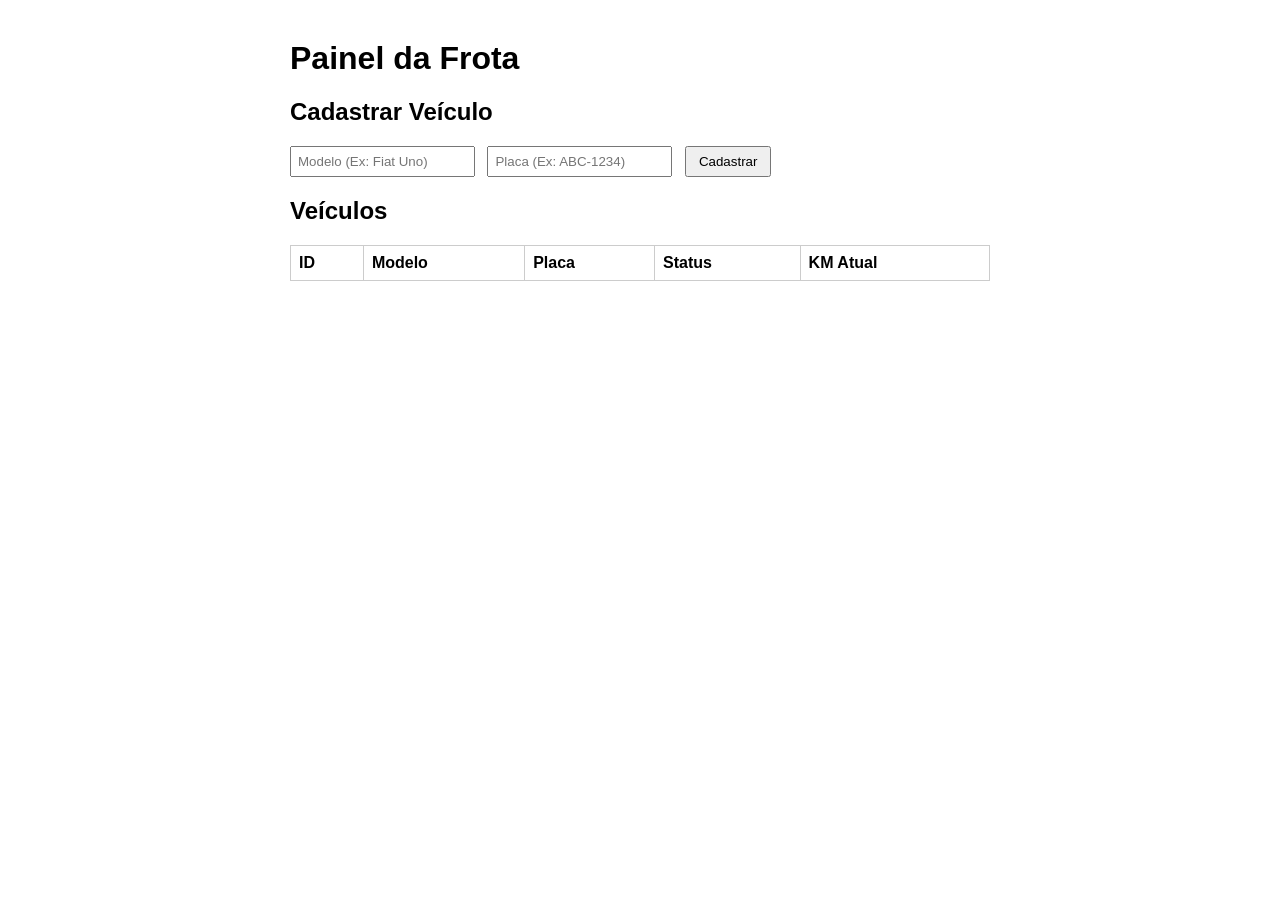
==== front-end/index.html @ 45180439 "feat: creating front-end vehicle registration" ====
<!DOCTYPE html>
<html lang="pt-br">
<head>
    <meta charset="UTF-8">
    <title>Frota de Veículos</title>
    <link rel="stylesheet" href="style.css">
</head>
<body>
    <h1>Painel da Frota</h1>

    <section>
        <h2>Cadastrar Veículo</h2>
        <input type="text" id="input-modelo" placeholder="Modelo (Ex: Fiat Uno)">
        <input type="text" id="input-placa" placeholder="Placa (Ex: ABC-1234)">
        <button onclick="cadastrarVeiculo()">Cadastrar</button>
    </section>

    <section>
        <h2>Veículos</h2>
        <table id="tabela-veiculos">
            <thead>
                <tr>
                    <th>ID</th>
                    <th>Modelo</th>
                    <th>Placa</th>
                    <th>Status</th>
                    <th>KM Atual</th>
                </tr>
            </thead>
            <tbody id="corpo-tabela-veiculos">
            </tbody>
        </table>   
    </section>

    <script src="script.js"></script>
</body>
</html>
---- front-end/style.css ----
body {
    font-family: sans-serif;
    max-width: 700px;
    margin: 40px auto;
    padding: 0 20px;
}

input { margin-right: 8px; padding: 6px }
button { padding: 6px 12px; cursor: pointer; }
table { width: 100%; border-collapse: collapse; margin-top: 16px; }
th, td { border: 1px solid #CCCCCC; padding: 8px; text-align: left; }
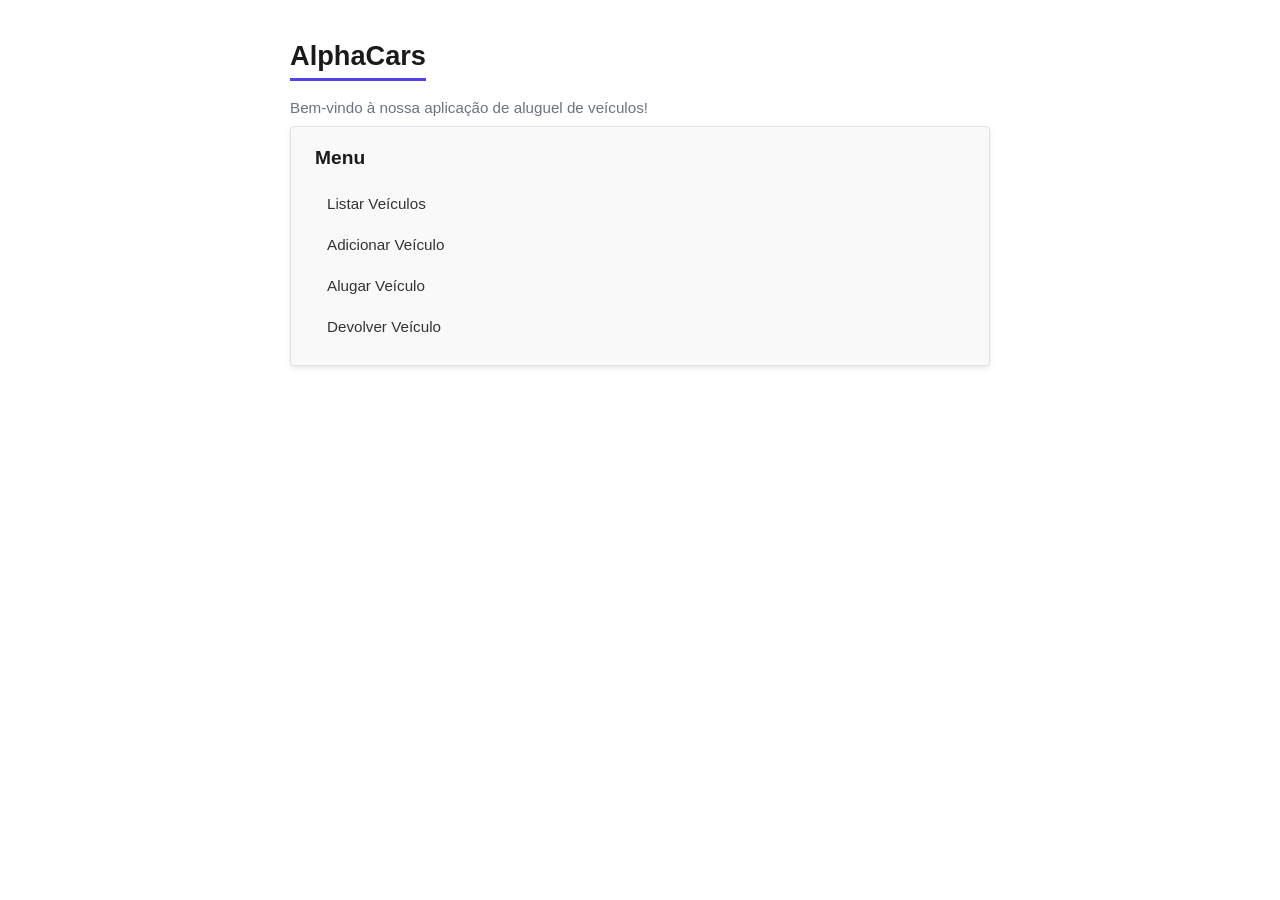
==== commit c4d410d6: "feat: creating first pages" ====
--- a/front-end/index.html
+++ b/front-end/index.html
@@ -1,37 +1,25 @@
 <!DOCTYPE html>
 <html lang="pt-br">
+
 <head>
     <meta charset="UTF-8">
-    <title>Frota de Veículos</title>
-    <link rel="stylesheet" href="style.css">
+    <link rel="stylesheet" href="menu-style.css">
+    <title>Menu Principal</title>
 </head>
+
 <body>
-    <h1>Painel da Frota</h1>
+    <h1>AlphaCars</h1>
+    <p>Bem-vindo à nossa aplicação de aluguel de veículos!</p>
 
-    <section>
-        <h2>Cadastrar Veículo</h2>
-        <input type="text" id="input-modelo" placeholder="Modelo (Ex: Fiat Uno)">
-        <input type="text" id="input-placa" placeholder="Placa (Ex: ABC-1234)">
-        <button onclick="cadastrarVeiculo()">Cadastrar</button>
+    <section class="menu">
+        <h2>Menu</h2>
+        <ul>
+            <li><a href="listar_veiculos.html">Listar Veículos</a></li>
+            <li><a href="adicionar_veiculos.html">Adicionar Veículo</a></li>
+            <li><a href="alugar_veiculos.html">Alugar Veículo</a></li>
+            <li><a href="devolver_veiculo.html">Devolver Veículo</a></li>
+        </ul>
     </section>
+</body>
 
-    <section>
-        <h2>Veículos</h2>
-        <table id="tabela-veiculos">
-            <thead>
-                <tr>
-                    <th>ID</th>
-                    <th>Modelo</th>
-                    <th>Placa</th>
-                    <th>Status</th>
-                    <th>KM Atual</th>
-                </tr>
-            </thead>
-            <tbody id="corpo-tabela-veiculos">
-            </tbody>
-        </table>   
-    </section>
-
-    <script src="script.js"></script>
-</body>
 </html>
--- a/front-end/menu-style.css
+++ b/front-end/menu-style.css
@@ -0,0 +1,67 @@
+body {
+  font-family: sans-serif;
+  max-width: 700px;
+  margin: 40px auto;
+  margin-bottom: 24px;
+  padding: 0 20px;
+}
+li { margin-bottom: 18px; }
+h1 {
+  display: inline-block;
+  margin: 0 0 8px 0;
+  font-size: 1.7rem;
+  font-weight: 700;
+  color: #1a1a1a;
+  border-bottom: 3px solid #4f46e5;
+  padding-bottom: 6px;
+}
+p { margin: 10px 10px 10px 0; font-size: 0.95rem; color: #6b7280; }
+
+.menu {
+  color: #333333;
+  background-color: #f9f9f9;
+  border-radius: 4px;
+  padding: 20px 24px;
+  margin-bottom: 20px;
+  border: 1px solid #e0e0e0;
+  box-shadow: 0 2px 4px rgba(0, 0, 0, 0.1);
+}
+
+.menu h2 {
+  margin: 0 0 16px 0;
+  font-size: 1.2rem;
+  font-weight: 600;
+  color: #1a1a1a;
+}
+
+.menu ul {
+  list-style: none;
+  padding: 0;
+  margin: 0;
+}
+
+.menu li {
+  padding: 10px 12px;
+  margin-bottom: 4px;
+  border-radius: 6px;
+  transition: background-color 0.2s ease;
+}
+
+.menu li:last-child {
+  margin-bottom: 0;
+}
+
+.menu li a {
+  display: block;
+  text-decoration: none;
+  color: #333333;
+  font-size: 0.95rem;
+}
+
+.menu li:hover {
+  background-color: #e3f2ff;
+}
+
+.menu li a:hover {
+  color: #4f46e5;
+}
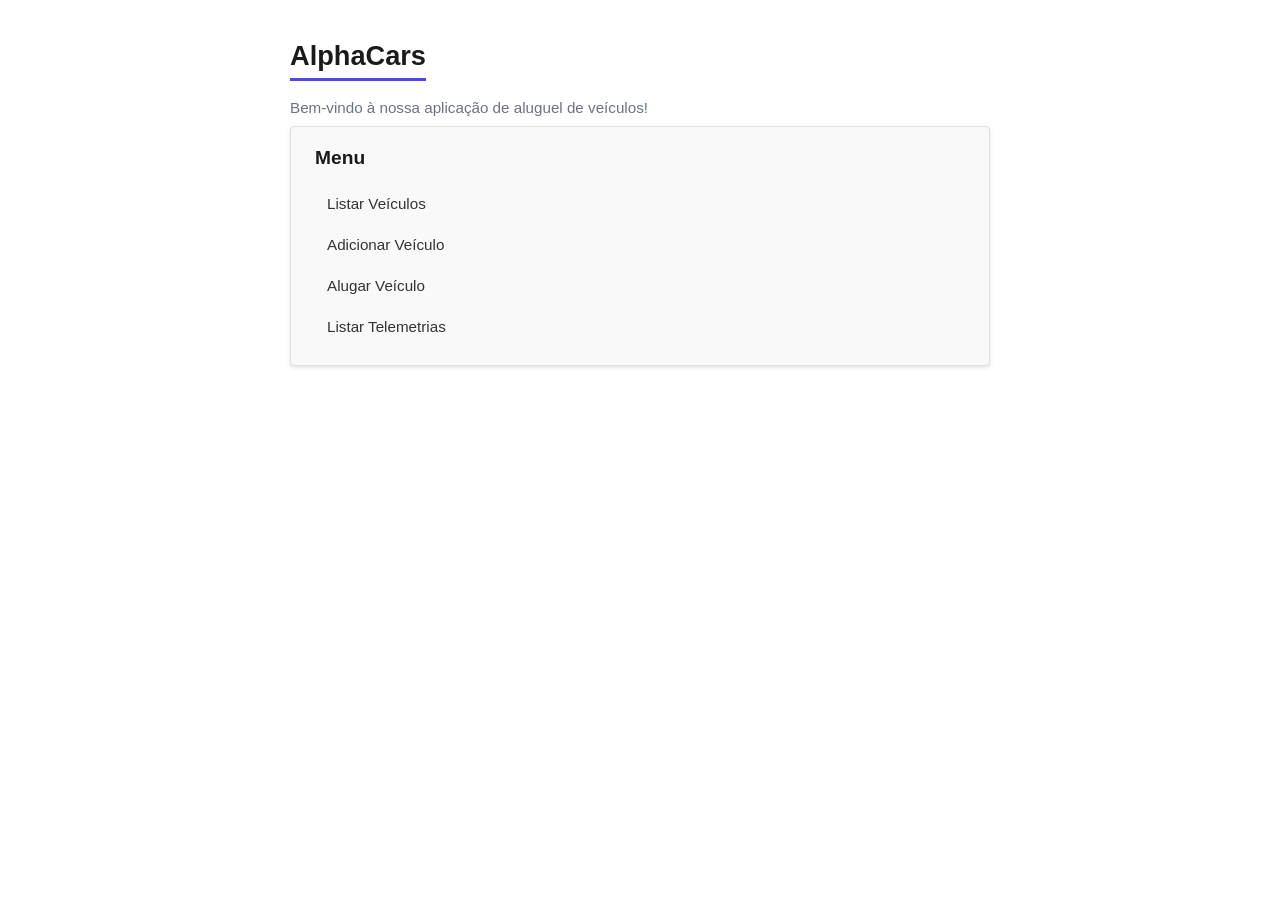
==== commit 7aa4b74d: "feat: creating temetry list page" ====
--- a/front-end/index.html
+++ b/front-end/index.html
@@ -17,7 +17,7 @@
             <li><a href="listar_veiculos.html">Listar Veículos</a></li>
             <li><a href="adicionar_veiculos.html">Adicionar Veículo</a></li>
             <li><a href="alugar_veiculos.html">Alugar Veículo</a></li>
-            <li><a href="devolver_veiculo.html">Devolver Veículo</a></li>
+            <li><a href="listar_telemetria.html">Listar Telemetrias</a></li>
         </ul>
     </section>
 </body>
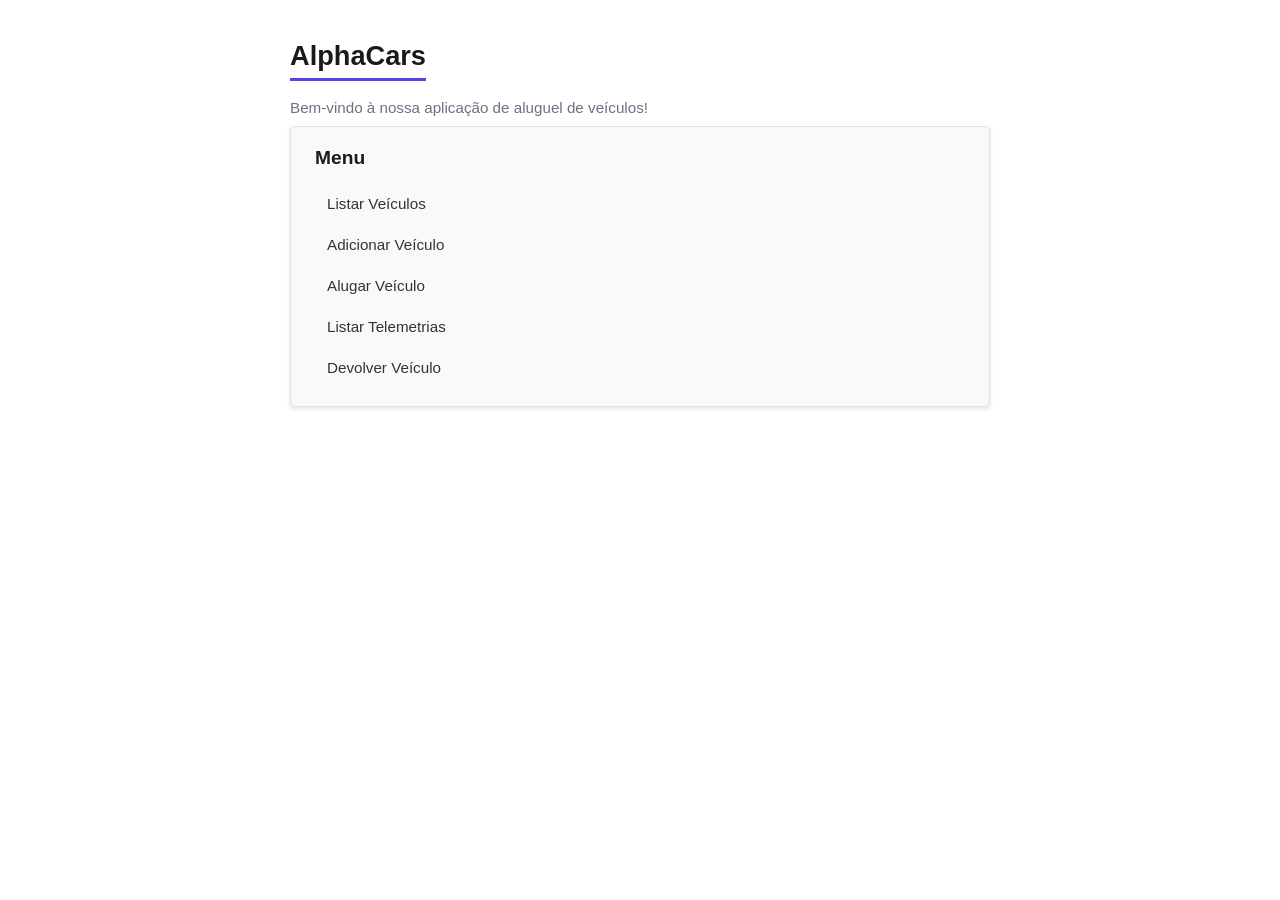
==== commit 33080d42: "feat: adding telemetry system creation and return rental vehicle page" ====
--- a/front-end/index.html
+++ b/front-end/index.html
@@ -18,6 +18,7 @@
             <li><a href="adicionar_veiculos.html">Adicionar Veículo</a></li>
             <li><a href="alugar_veiculos.html">Alugar Veículo</a></li>
             <li><a href="listar_telemetria.html">Listar Telemetrias</a></li>
+            <li><a href="devolucao_veiculo.html">Devolver Veículo</a></li>
         </ul>
     </section>
 </body>
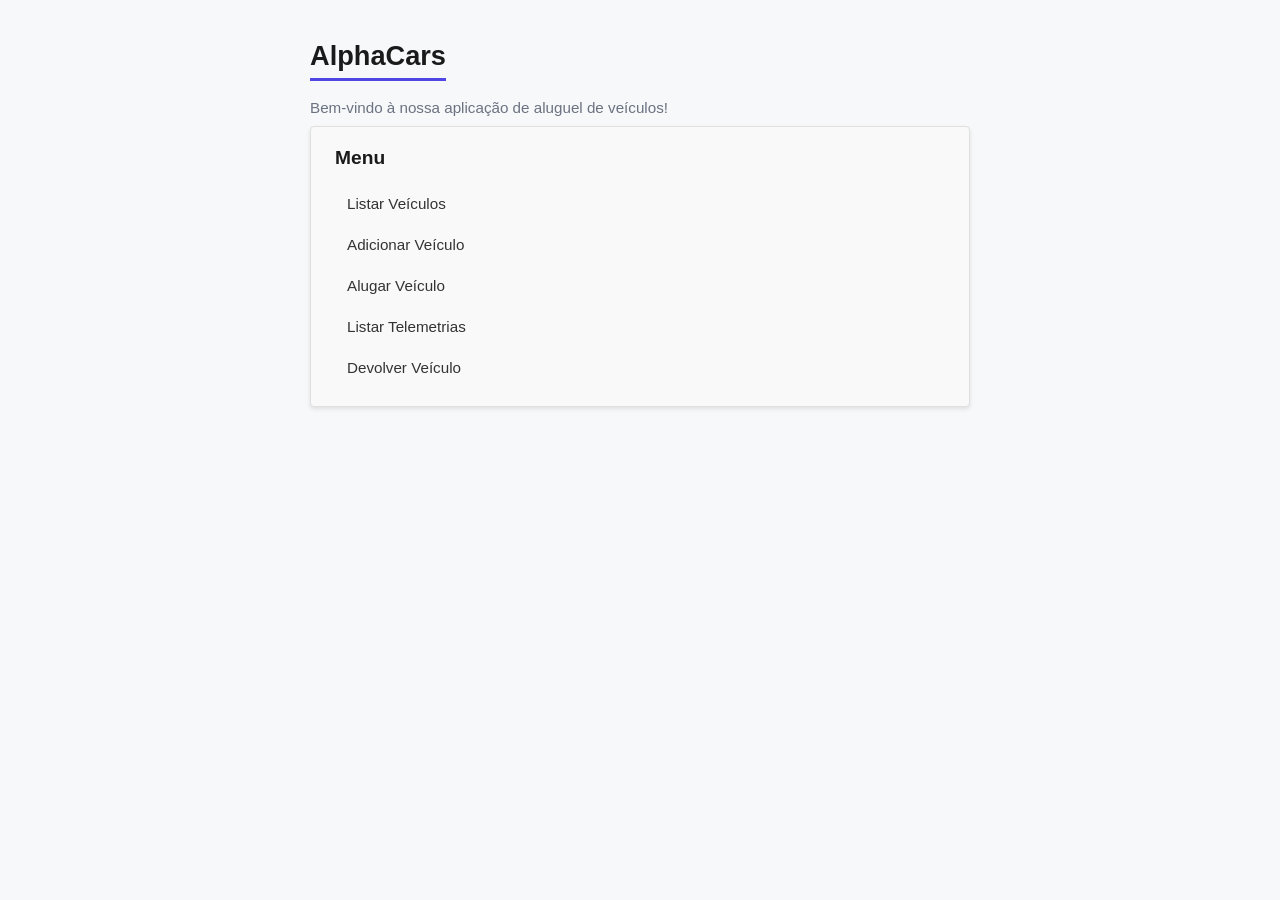
==== commit 9020c467: "fix: Correcting IDs collision between pages and adding base system redesign" ====
--- a/front-end/index.html
+++ b/front-end/index.html
@@ -3,6 +3,7 @@
 
 <head>
     <meta charset="UTF-8">
+    <link rel="stylesheet" href="theme.css">
     <link rel="stylesheet" href="menu-style.css">
     <title>Menu Principal</title>
 </head>
--- a/front-end/theme.css
+++ b/front-end/theme.css
@@ -0,0 +1,30 @@
+:root {
+  --color-bg: #f7f8fa;
+  --color-surface: #ffffff;
+  --color-border: #e5e7eb;
+  --color-text: #1f2933;
+  --color-text-muted: #6b7280;
+  --color-primary: #4f46e5;
+  --color-primary-hover: #4338ca;
+  --color-success: #16a34a;
+  --color-success-bg: #dcfce7;
+  --color-warning: #d97706;
+  --color-warning-bg: #fef3c7;
+  --color-danger: #dc2626;
+  --color-danger-bg: #fee2e2;
+  --radius: 8px;
+  --shadow-sm: 0 1px 3px rgba(0, 0, 0, 0.08);
+  --font-sans: "Segoe UI", system-ui, -apple-system, sans-serif;
+}
+
+* {
+  box-sizing: border-box;
+}
+
+body {
+  font-family: var(--font-sans);
+  background-color: var(--color-bg);
+  color: var(--color-text);
+  margin: 0;
+  padding: 0;
+}
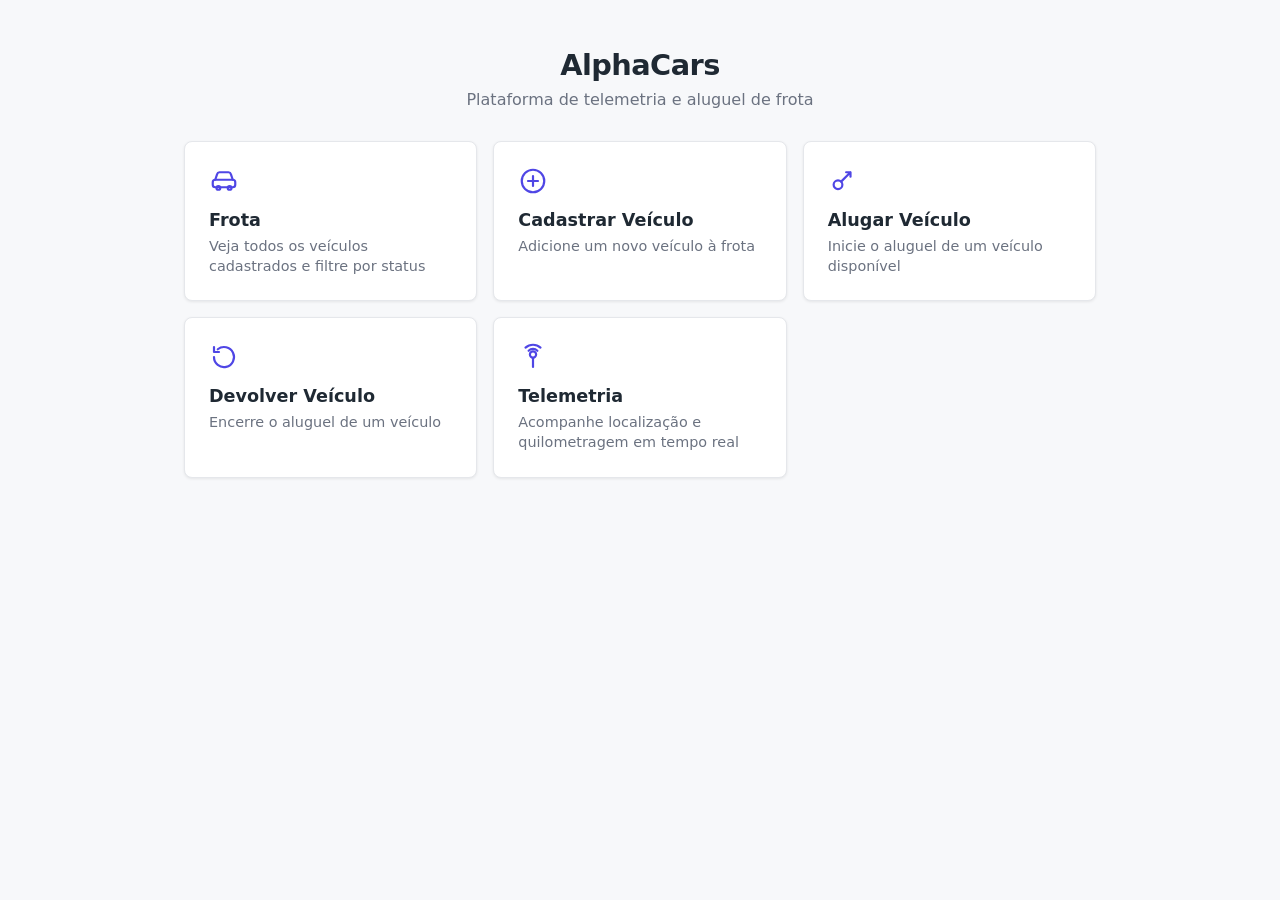
==== commit c5c3cff2: "style: main menu redesign with grid cards" ====
--- a/front-end/index.html
+++ b/front-end/index.html
@@ -5,23 +5,71 @@
     <meta charset="UTF-8">
     <link rel="stylesheet" href="theme.css">
     <link rel="stylesheet" href="menu-style.css">
-    <title>Menu Principal</title>
+    <title>AlphaCars — Painel</title>
 </head>
 
 <body>
-    <h1>AlphaCars</h1>
-    <p>Bem-vindo à nossa aplicação de aluguel de veículos!</p>
+    <header class="topo">
+        <div class="marca">
+            <span class="marca-nome">AlphaCars</span>
+        </div>
+        <p class="subtitulo">Plataforma de telemetria e aluguel de frota</p>
+    </header>
 
-    <section class="menu">
-        <h2>Menu</h2>
-        <ul>
-            <li><a href="listar_veiculos.html">Listar Veículos</a></li>
-            <li><a href="adicionar_veiculos.html">Adicionar Veículo</a></li>
-            <li><a href="alugar_veiculos.html">Alugar Veículo</a></li>
-            <li><a href="listar_telemetria.html">Listar Telemetrias</a></li>
-            <li><a href="devolucao_veiculo.html">Devolver Veículo</a></li>
-        </ul>
-    </section>
+    <main class="menu-grid">
+        <a class="card-menu" href="listar_veiculos.html">
+            <svg class="card-icone" viewBox="0 0 24 24" fill="none" stroke="currentColor" stroke-width="1.75"
+                stroke-linecap="round" stroke-linejoin="round">
+                <path d="M5 11l1.5-4.5A2 2 0 0 1 8.4 5h7.2a2 2 0 0 1 1.9 1.5L19 11" />
+                <rect x="3" y="11" width="18" height="6" rx="2" />
+                <circle cx="7.5" cy="17.5" r="1.5" />
+                <circle cx="16.5" cy="17.5" r="1.5" />
+            </svg>
+            <h2>Frota</h2>
+            <p>Veja todos os veículos cadastrados e filtre por status</p>
+        </a>
+
+        <a class="card-menu" href="adicionar_veiculos.html">
+            <svg class="card-icone" viewBox="0 0 24 24" fill="none" stroke="currentColor" stroke-width="1.75"
+                stroke-linecap="round" stroke-linejoin="round">
+                <circle cx="12" cy="12" r="9" />
+                <path d="M12 8v8M8 12h8" />
+            </svg>
+            <h2>Cadastrar Veículo</h2>
+            <p>Adicione um novo veículo à frota</p>
+        </a>
+
+        <a class="card-menu" href="alugar_veiculos.html">
+            <svg class="card-icone" viewBox="0 0 24 24" fill="none" stroke="currentColor" stroke-width="1.75"
+                stroke-linecap="round" stroke-linejoin="round">
+                <circle cx="8" cy="15" r="3.5" />
+                <path d="M10.5 12.5 18 5M18 5h-3.5M18 5v3.5" />
+            </svg>
+            <h2>Alugar Veículo</h2>
+            <p>Inicie o aluguel de um veículo disponível</p>
+        </a>
+
+        <a class="card-menu" href="devolucao_veiculo.html">
+            <svg class="card-icone" viewBox="0 0 24 24" fill="none" stroke="currentColor" stroke-width="1.75"
+                stroke-linecap="round" stroke-linejoin="round">
+                <path d="M4 12a8 8 0 1 0 3-6.2" />
+                <path d="M4 4v4h4" />
+            </svg>
+            <h2>Devolver Veículo</h2>
+            <p>Encerre o aluguel de um veículo</p>
+        </a>
+
+        <a class="card-menu" href="listar_telemetria.html">
+            <svg class="card-icone" viewBox="0 0 24 24" fill="none" stroke="currentColor" stroke-width="1.75"
+                stroke-linecap="round" stroke-linejoin="round">
+                <path d="M12 20v-7" />
+                <circle cx="12" cy="10" r="2.5" />
+                <path d="M8.5 7a5 5 0 0 1 7 0M6 4.5a9 9 0 0 1 12 0" />
+            </svg>
+            <h2>Telemetria</h2>
+            <p>Acompanhe localização e quilometragem em tempo real</p>
+        </a>
+    </main>
 </body>
 
 </html>
--- a/front-end/menu-style.css
+++ b/front-end/menu-style.css
@@ -1,67 +1,78 @@
-body {
-  font-family: sans-serif;
-  max-width: 700px;
-  margin: 40px auto;
-  margin-bottom: 24px;
-  padding: 0 20px;
-}
-li { margin-bottom: 18px; }
-h1 {
-  display: inline-block;
-  margin: 0 0 8px 0;
-  font-size: 1.7rem;
-  font-weight: 700;
-  color: #1a1a1a;
-  border-bottom: 3px solid #4f46e5;
-  padding-bottom: 6px;
-}
-p { margin: 10px 10px 10px 0; font-size: 0.95rem; color: #6b7280; }
-
-.menu {
-  color: #333333;
-  background-color: #f9f9f9;
-  border-radius: 4px;
-  padding: 20px 24px;
-  margin-bottom: 20px;
-  border: 1px solid #e0e0e0;
-  box-shadow: 0 2px 4px rgba(0, 0, 0, 0.1);
+.topo {
+  max-width: 960px;
+  margin: 0 auto;
+  padding: 48px 24px 24px;
+  text-align: center;
 }
 
-.menu h2 {
-  margin: 0 0 16px 0;
-  font-size: 1.2rem;
-  font-weight: 600;
-  color: #1a1a1a;
+.marca {
+  display: flex;
+  align-items: center;
+  justify-content: center;
+  gap: 10px;
+  margin-bottom: 8px;
 }
 
-.menu ul {
-  list-style: none;
-  padding: 0;
+.marca-icone {
+  font-size: 1.8rem;
+}
+
+.marca-nome {
+  font-size: 1.8rem;
+  font-weight: 700;
+  color: var(--color-text);
+  letter-spacing: -0.02em;
+}
+
+.subtitulo {
+  color: var(--color-text-muted);
+  font-size: 1rem;
   margin: 0;
 }
 
-.menu li {
-  padding: 10px 12px;
-  margin-bottom: 4px;
-  border-radius: 6px;
-  transition: background-color 0.2s ease;
+.menu-grid {
+  max-width: 960px;
+  margin: 0 auto;
+  padding: 8px 24px 48px;
+  display: grid;
+  grid-template-columns: repeat(auto-fit, minmax(220px, 1fr));
+  gap: 16px;
 }
 
-.menu li:last-child {
-  margin-bottom: 0;
+.card-menu {
+  background-color: var(--color-surface);
+  border: 1px solid var(--color-border);
+  border-radius: var(--radius);
+  box-shadow: var(--shadow-sm);
+  padding: 24px;
+  text-decoration: none;
+  color: var(--color-text);
+  transition: transform 0.15s ease, box-shadow 0.15s ease, border-color 0.15s ease;
 }
 
-.menu li a {
-  display: block;
-  text-decoration: none;
-  color: #333333;
-  font-size: 0.95rem;
+.card-menu:hover {
+  transform: translateY(-2px);
+  border-color: var(--color-primary);
+  box-shadow: 0 4px 12px rgba(79, 70, 229, 0.15);
 }
 
-.menu li:hover {
-  background-color: #e3f2ff;
+.card-icone {
+  width: 30px;
+  height: 30px;
+  color: var(--color-primary);
+  display: block;
+  margin-bottom: 14px;
 }
 
-.menu li a:hover {
-  color: #4f46e5;
+.card-menu h2 {
+  margin: 0 0 6px 0;
+  font-size: 1.1rem;
+  font-weight: 600;
 }
+
+.card-menu p {
+  margin: 0;
+  font-size: 0.9rem;
+  color: var(--color-text-muted);
+  line-height: 1.4;
+}
